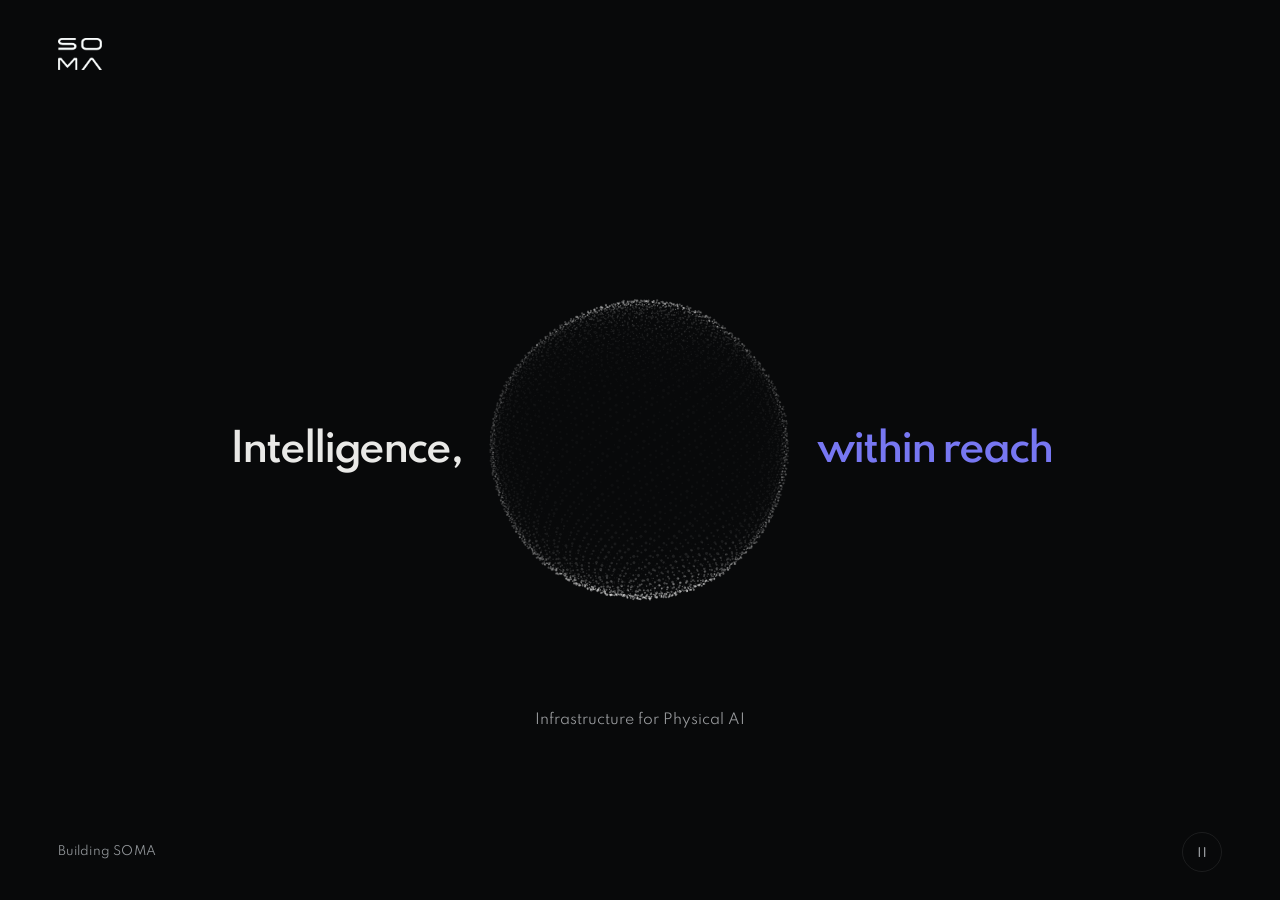
==== soma-website 2/public/index.html @ 90f91fc8 "Add files via upload" ====
<!doctype html><html lang="en"><head><meta charset="utf-8"><meta name="viewport" content="width=device-width,initial-scale=1"><meta name="theme-color" content="#101113"><title>SOMA — Field Study</title><meta name="description" content="A quiet study of form, tension and motion"><link rel="icon" type="image/svg+xml" href="data:image/svg+xml,%3Csvg xmlns='http://www.w3.org/2000/svg' viewBox='0 0 32 32'%3E%3Crect width='32' height='32' rx='8' fill='%23101113'/%3E%3Cpath d='M5 20Q16 0 27 12M5 23Q16 3 27 15M5 26Q16 6 27 18' fill='none' stroke='white' stroke-width='1'/%3E%3C/svg%3E"><link rel="stylesheet" href="assets/style.css"></head><body><header><img class="logo" src="assets/soma-logo.png" alt="SOMA" width="44" height="32"></header><main aria-label="Interactive white particle sphere"><canvas id="field" aria-label="Move your pointer over the sphere to disturb its surface, or drag to rotate" role="img"></canvas><div class="copy"><h1><span class="title-left">Intelligence,</span><span class="title-right">within reach</span></h1><p>Infrastructure for Physical AI</p></div></main><footer><span id="hint">Building SOMA</span><button id="motion" type="button" aria-label="Pause motion" aria-pressed="false"><svg viewBox="0 0 20 20" width="18" height="18" aria-hidden="true"><path d="M7 5v10M13 5v10"/></svg></button></footer><script type="module" src="assets/field.js"></script></body></html>
---- soma-website 2/public/assets/style.css ----
@font-face{font-family:Spartan;src:url(Spartan-400.ttf) format('truetype');font-display:swap}*{box-sizing:border-box}html,body{margin:0;width:100%;height:100%;overflow:hidden;background:#101113;color:#e9e9e7;font-family:Spartan,Arial,sans-serif}header,footer{position:fixed;left:clamp(24px,4.5vw,72px);right:clamp(24px,4.5vw,72px);display:flex;justify-content:space-between;align-items:center;z-index:2;pointer-events:none}header{top:38px;font-size:14px;letter-spacing:.17em}header .label{font-size:11px;letter-spacing:.12em;color:#73777b}footer{bottom:28px;font-size:12px;letter-spacing:.015em;color:#93979b}canvas{display:block;width:100vw;height:100svh;touch-action:none}button{pointer-events:auto;display:grid;place-items:center;width:40px;height:40px;border:1px solid #ffffff15;border-radius:50%;background:transparent;color:#afb3b7;cursor:pointer}button:hover{color:white;border-color:#ffffff55}button:focus-visible{outline:1px solid white;outline-offset:5px}button svg{fill:none;stroke:currentColor;stroke-width:1.2;stroke-linecap:round}@media(max-width:600px){header{top:26px}header .label{font-size:10px}footer{bottom:20px}}

@font-face{font-family:Spartan;src:url(Spartan-600.ttf) format('truetype');font-weight:600;font-display:swap}.logo{width:44px;height:32px;object-fit:contain;filter:invert(1)}.copy{position:absolute;inset:0;display:flex;flex-direction:column;align-items:center;justify-content:center;pointer-events:none;text-align:center;padding:24px}h1{font-size:clamp(34px,4.45vw,76px);font-weight:600;line-height:1.2;letter-spacing:-.05em;margin:0}h1 span{color:#7777f2}.copy p{font-size:14px;color:#999b9e;margin:28px 0 0;line-height:1.7}@media(max-width:600px){h1{font-size:clamp(30px,8vw,46px)}.copy p{font-size:12px}}

canvas{cursor:grab}canvas.dragging{cursor:grabbing}
/* Split typography frames the particle sphere. */
html,body{background:#08090a}.copy{padding:0}h1{position:absolute;inset:0;display:grid;grid-template-columns:1fr min(25.2vw,44.64svh) 1fr;align-items:center;gap:16px;padding:0 4.5vw;font-size:clamp(22px,3.05vw,54px);letter-spacing:-.055em;white-space:nowrap}h1 .title-left{grid-column:1;color:#e9e9e7;text-align:right}h1 .title-right{grid-column:3;text-align:left}.copy p{position:absolute;top:calc(50% + min(17.5vw,31svh) + 35px);margin:0;font-size:14px}
@media(max-width:700px){h1{display:flex;flex-direction:column;justify-content:space-between;inset:calc(50% - min(32vw,23svh) - 68px) 0 auto;height:calc(min(64vw,46svh) + 124px);font-size:clamp(27px,7vw,42px);gap:0}.copy p{top:calc(50% + min(32vw,23svh) + 84px);font-size:12px}}

@keyframes title-unfold{0%,25%{transform:translate(var(--intro-x,0px),var(--intro-y,0px))}100%{transform:translate(0,0)}}
@keyframes subtitle-reveal{0%,55%{opacity:0;transform:translateY(6px)}100%{opacity:1;transform:translateY(0)}}
.entering h1 span{animation:title-unfold 2.8s cubic-bezier(.22,.65,.25,1) both}.entering .copy p{animation:subtitle-reveal 3.4s ease both}
@media(prefers-reduced-motion:reduce){.entering h1 span,.entering .copy p{animation:none}}

body:not(.intro-ready) .copy{visibility:hidden}
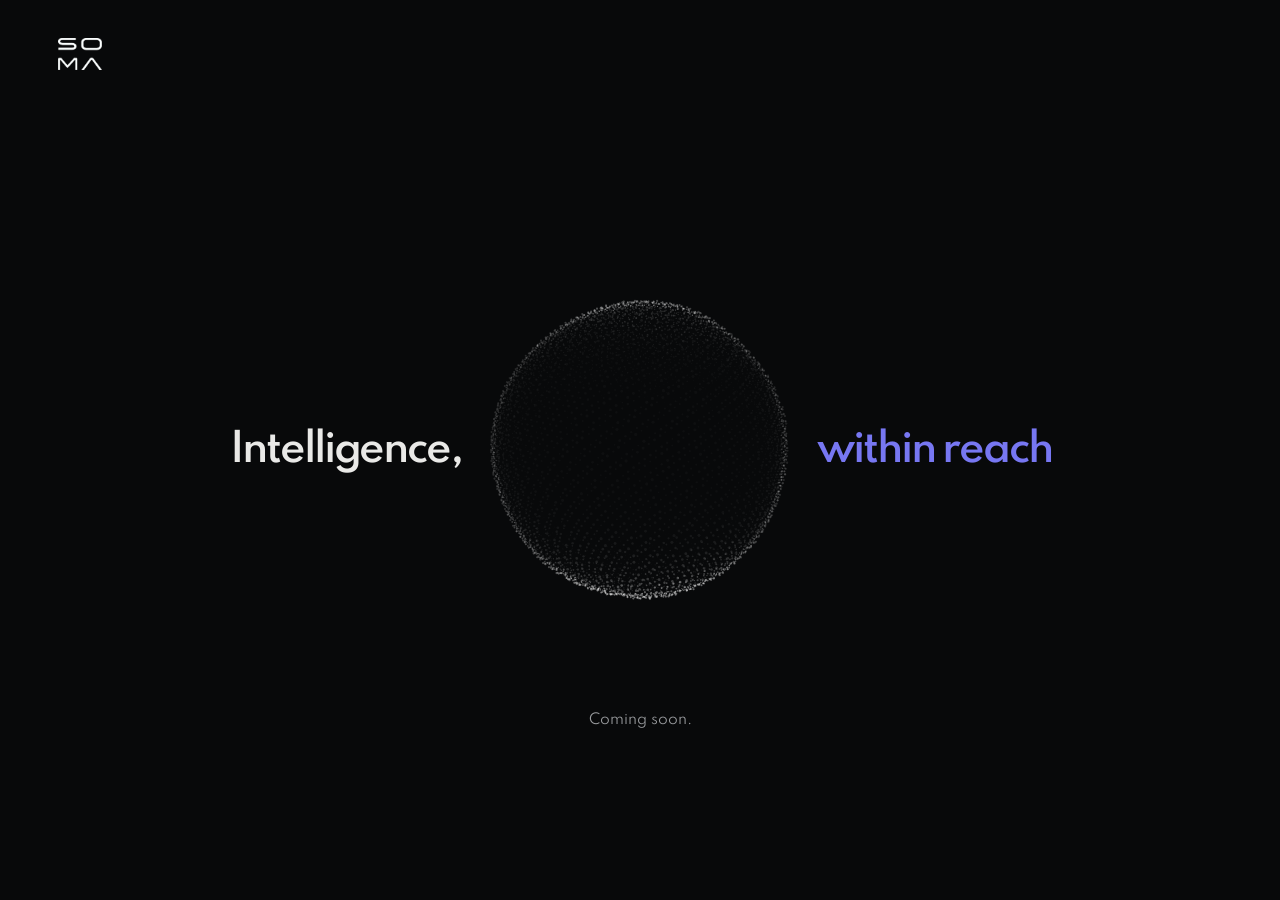
==== commit de5f6d97: "Update coming-soon copy, remove footer controls, and add SOMA favicon" ====
--- a/soma-website 2/public/index.html
+++ b/soma-website 2/public/index.html
@@ -1 +1 @@
-<!doctype html><html lang="en"><head><meta charset="utf-8"><meta name="viewport" content="width=device-width,initial-scale=1"><meta name="theme-color" content="#101113"><title>SOMA — Field Study</title><meta name="description" content="A quiet study of form, tension and motion"><link rel="icon" type="image/svg+xml" href="data:image/svg+xml,%3Csvg xmlns='http://www.w3.org/2000/svg' viewBox='0 0 32 32'%3E%3Crect width='32' height='32' rx='8' fill='%23101113'/%3E%3Cpath d='M5 20Q16 0 27 12M5 23Q16 3 27 15M5 26Q16 6 27 18' fill='none' stroke='white' stroke-width='1'/%3E%3C/svg%3E"><link rel="stylesheet" href="assets/style.css"></head><body><header><img class="logo" src="assets/soma-logo.png" alt="SOMA" width="44" height="32"></header><main aria-label="Interactive white particle sphere"><canvas id="field" aria-label="Move your pointer over the sphere to disturb its surface, or drag to rotate" role="img"></canvas><div class="copy"><h1><span class="title-left">Intelligence,</span><span class="title-right">within reach</span></h1><p>Infrastructure for Physical AI</p></div></main><footer><span id="hint">Building SOMA</span><button id="motion" type="button" aria-label="Pause motion" aria-pressed="false"><svg viewBox="0 0 20 20" width="18" height="18" aria-hidden="true"><path d="M7 5v10M13 5v10"/></svg></button></footer><script type="module" src="assets/field.js"></script></body></html>
+<!doctype html><html lang="en"><head><meta charset="utf-8"><meta name="viewport" content="width=device-width,initial-scale=1"><meta name="theme-color" content="#08090a"><title>SOMA — Field Study</title><meta name="description" content="A quiet study of form, tension and motion"><link rel="icon" type="image/svg+xml" href="assets/soma-favicon.svg?v=2"><link rel="stylesheet" href="assets/style.css"></head><body><header><img class="logo" src="assets/soma-logo.png" alt="SOMA" width="44" height="32"></header><main aria-label="Interactive white particle sphere"><canvas id="field" aria-label="Move your pointer over the sphere to disturb its surface, or drag to rotate" role="img"></canvas><div class="copy"><h1><span class="title-left">Intelligence,</span><span class="title-right">within reach</span></h1><p>Coming soon.</p></div></main><script type="module" src="assets/field.js"></script></body></html>
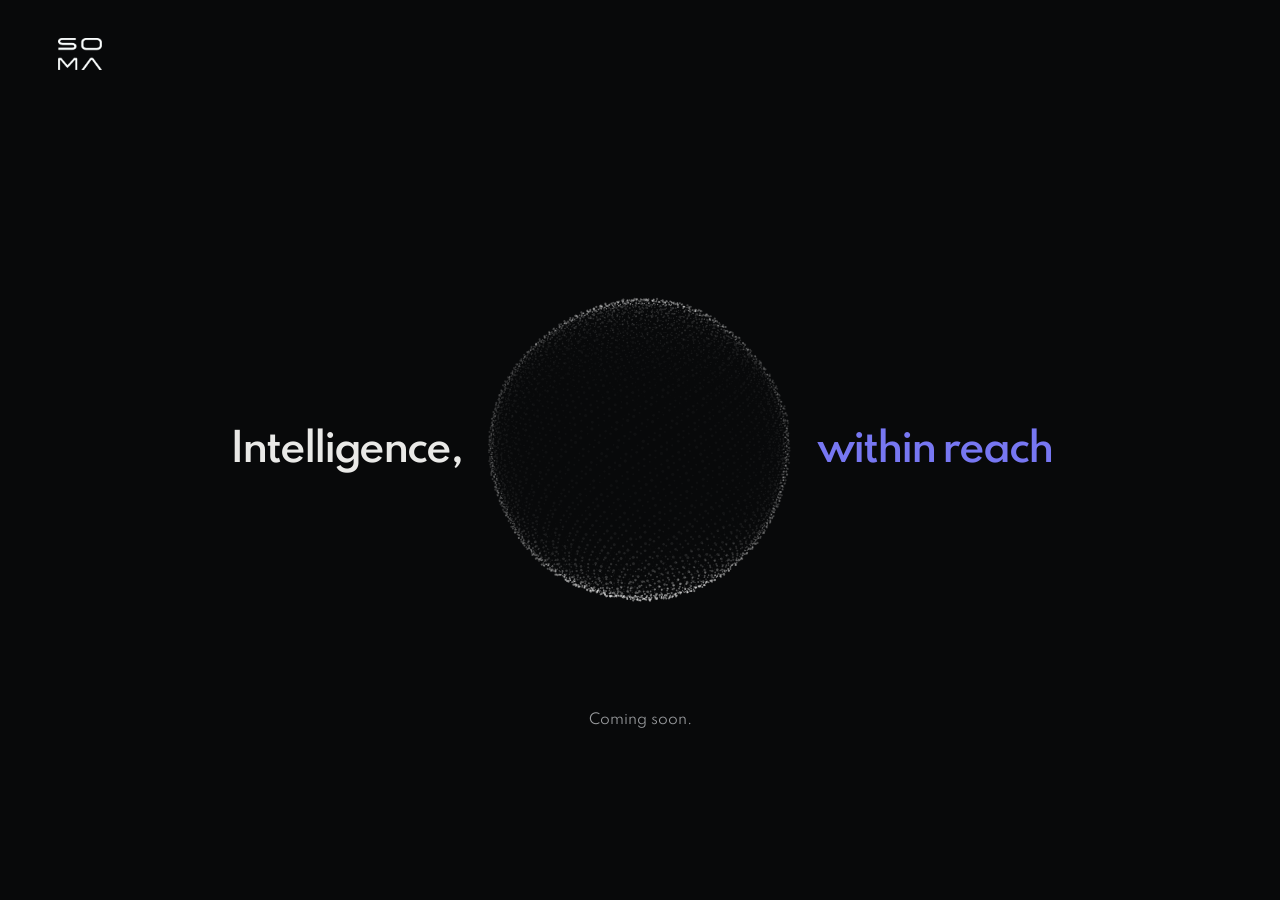
==== commit 75c65c96: "Remove Field Study title and stale search description" ====
--- a/soma-website 2/public/index.html
+++ b/soma-website 2/public/index.html
@@ -1 +1 @@
-<!doctype html><html lang="en"><head><meta charset="utf-8"><meta name="viewport" content="width=device-width,initial-scale=1"><meta name="theme-color" content="#08090a"><title>SOMA — Field Study</title><meta name="description" content="A quiet study of form, tension and motion"><link rel="icon" type="image/svg+xml" href="assets/soma-favicon.svg?v=2"><link rel="stylesheet" href="assets/style.css"></head><body><header><img class="logo" src="assets/soma-logo.png" alt="SOMA" width="44" height="32"></header><main aria-label="Interactive white particle sphere"><canvas id="field" aria-label="Move your pointer over the sphere to disturb its surface, or drag to rotate" role="img"></canvas><div class="copy"><h1><span class="title-left">Intelligence,</span><span class="title-right">within reach</span></h1><p>Coming soon.</p></div></main><script type="module" src="assets/field.js"></script></body></html>
+<!doctype html><html lang="en"><head><meta charset="utf-8"><meta name="viewport" content="width=device-width,initial-scale=1"><meta name="theme-color" content="#08090a"><title>SomaStacks — Intelligence, within reach</title><link rel="icon" type="image/svg+xml" href="assets/soma-favicon.svg?v=2"><link rel="stylesheet" href="assets/style.css"></head><body><header><img class="logo" src="assets/soma-logo.png" alt="SOMA" width="44" height="32"></header><main aria-label="Interactive white particle sphere"><canvas id="field" aria-label="Move your pointer over the sphere to disturb its surface, or drag to rotate" role="img"></canvas><div class="copy"><h1><span class="title-left">Intelligence,</span> <span class="title-right">within reach</span></h1><p>Coming soon.</p></div></main><script type="module" src="assets/field.js"></script></body></html>
